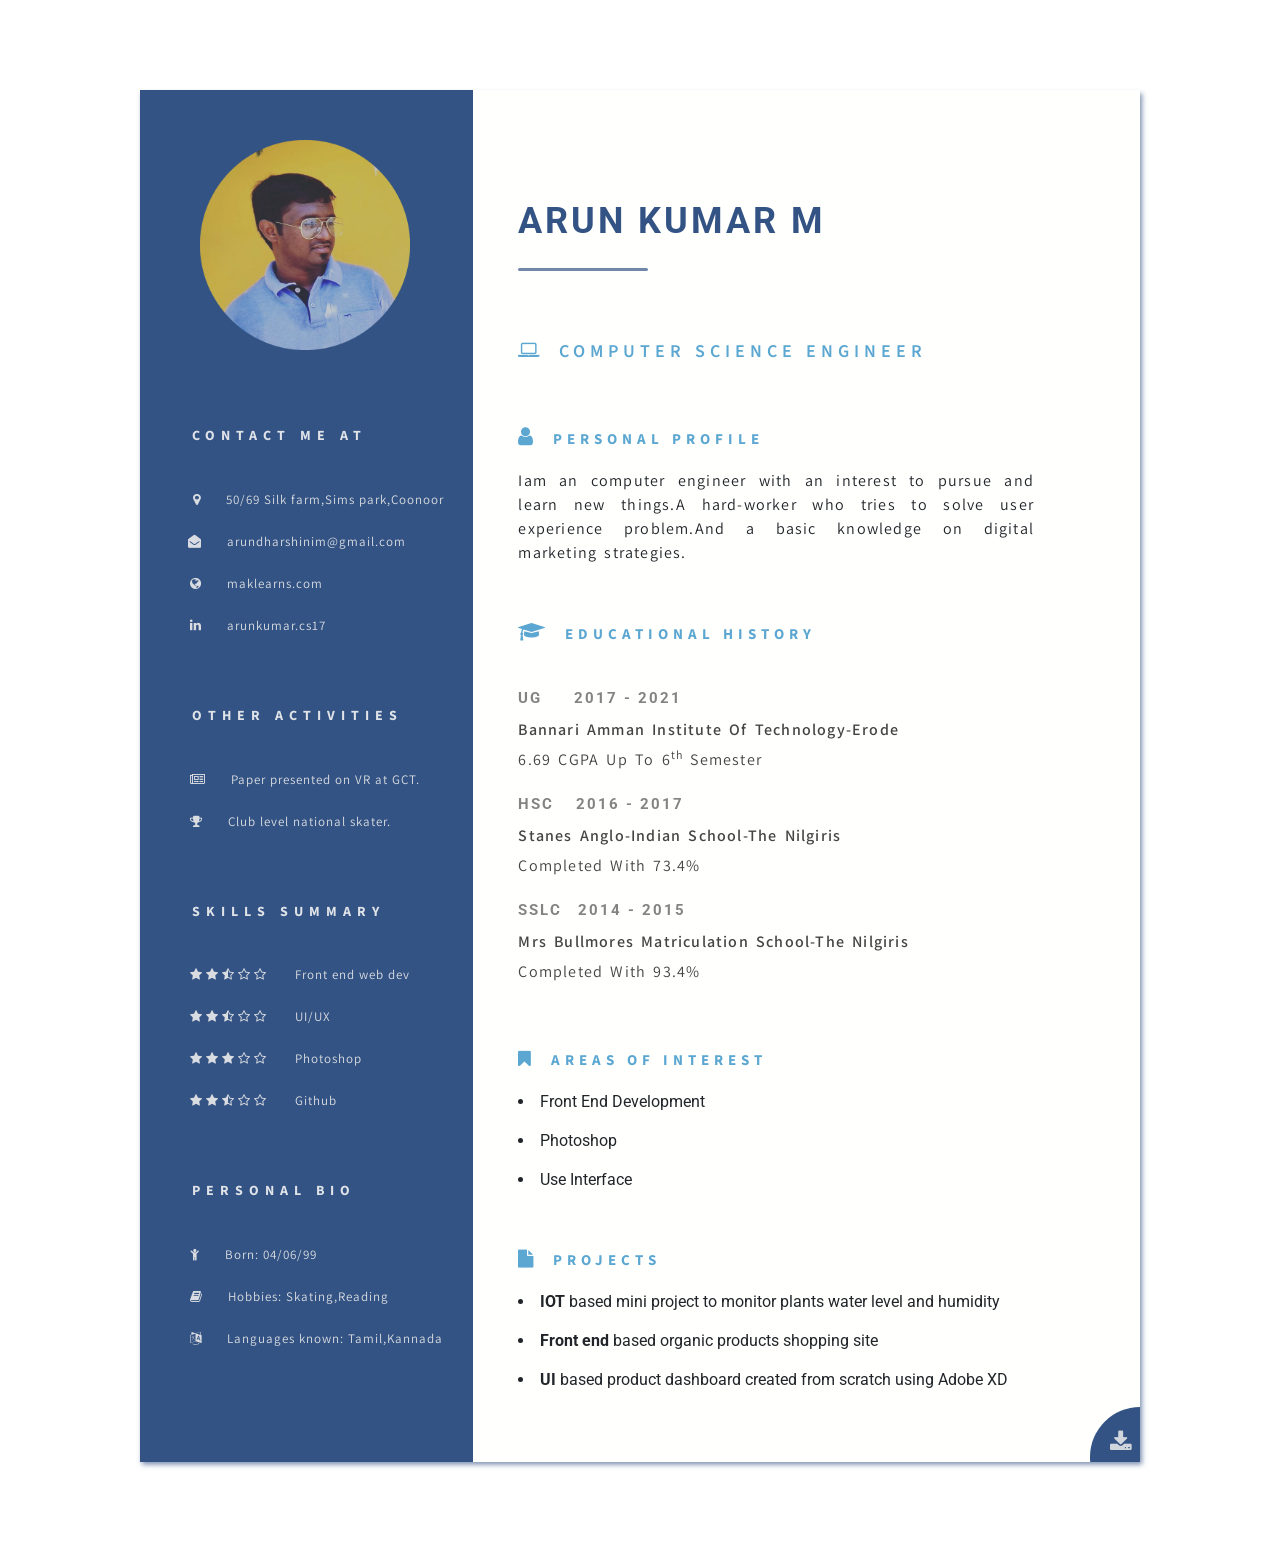
==== index.html @ 681c6305 "tipped" ====
<!DOCTYPE html>
<html lang="en">
<head>
<meta charset="UTF-8">
<meta name="viewport" content="width=device-width, initial-scale=1.0">
<meta http-equiv="X-UA-Compatible" content="ie=edge">
<meta name="Description" content="Enter your description here"/>
<!-- bootstarp CDN -->
<link rel="stylesheet" href="https://cdnjs.cloudflare.com/ajax/libs/twitter-bootstrap/4.5.2/css/bootstrap.min.css">
<!-- Font awesome 4 CDN -->
<link rel="stylesheet" href="https://stackpath.bootstrapcdn.com/font-awesome/4.7.0/css/font-awesome.min.css" integrity="sha384-wvfXpqpZZVQGK6TAh5PVlGOfQNHSoD2xbE+QkPxCAFlNEevoEH3Sl0sibVcOQVnN" crossorigin="anonymous">
<!-- Normal CSS -->
<link   type="text/css" rel="stylesheet" href="style.css">
<title>MAK's-Resume</title>
</head>
<body>
    <div class="container">
        <div class="row">
<!-- profile-left-side -->
            <div class="col-md-4 no-gutters profile-left">
                <div class="profile-content">
<!-- dp picture -->
                    <div class="dp">
                        <img class="profile-pic" width="210" src="circle-cropped.png">
                    </div>
                    
<!-- contact details -->
                    <div class="contact">
                        <h6>contact me at</h6>
                        <div class="contact-details">
                            <a><i class="fa fa-map-marker"></i>50/69 Silk farm,Sims park,Coonoor</a><br>
                            <a><i class="fa fa-envelope-open"></i>arundharshinim@gmail.com</a><br>
                            <a><i class="fa fa-globe"></i>maklearns.com</a><br>
                            <a><i class="fa fa-linkedin"></i>arunkumar.cs17</a><br>
                        </div>
                    </div>
                    <div class="dropdown-divider"></div>

<!-- co-curricular activity  -->
                    <div class="co-activities">
                        <h6>other activities</h6>
                        <div class="co-details">
                            <a><i class="fa fa-newspaper-o"></i>Paper presented on VR at GCT.</a><br>
                            <a><i class="fa fa-trophy"></i>Club level national skater.</a>
                        </div>
                    </div>
                    <div class="dropdown-divider"></div>
<!--Skills Summary-->
                    <div class="skills-rating">
                        <h6>skills summary</h6>
                        <div class="rating">

                            <div class="rating-star"><i class="fa fa-star"></i><i class="fa fa-star"></i><i class="fa fa-star-half-o"></i><i class="fa fa-star-o"></i><i class="fa fa-star-o"></i></div><a>Front end web dev</a><br>

                            <div class="rating-star"><i class="fa fa-star"></i><i class="fa fa-star"></i><i class="fa fa-star-half-o"></i><i class="fa fa-star-o"></i><i class="fa fa-star-o"></i></div><a>UI/UX</a><br>

                            <div class="rating-star"><i class="fa fa-star"></i><i class="fa fa-star"></i><i class="fa fa-star"></i><i class="fa fa-star-o"></i><i class="fa fa-star-o"></i></div><a>Photoshop</span><a><br>

                            <div class="rating-star"><i class="fa fa-star"></i><i class="fa fa-star"></i><i class="fa fa-star-half-o"></i><i class="fa fa-star-o"></i><i class="fa fa-star-o"></i></div><a>Github</a><br>
                        </div>
                    </div>
                    <div class="dropdown-divider"></div>
<!-- personal bio -->
                    <div class="personal-bio">
                        <h6>personal bio</h6>
                            <div class="bio-details">
                                <a><i class="fa fa-child"></i>Born:&nbsp;04/06/99</a><br>
                                <a><i class="fa fa-book" ></i>Hobbies:&nbsp;Skating,Reading</a><br>
                                <a><i class="fa fa-language" ></i>Languages known:&nbsp;Tamil,Kannada</a>
                            </div>
                    </div>
                </div>
            </div>
            <div class="dropdown-divider"></div>
<!-- profile-left-side ends here -->
            


<!-- Details-right-side -->
            <div class="col-md-8 no-gutters details-right">
                <div class="right-resume">
                    <h1>ARUN KUMAR M</h1>
                    <i class="fa fa-laptop" style="font-size:20px;" ></i><h4>COMPUTER SCIENCE ENGINEER</h4>
                    <div class="personal-details">
                        <i class="fa fa-user"></i><h6>personal profile</h6>
                        <p style="width: 85%;text-align: justify;" >Iam an computer engineer with an interest to pursue and learn new things.A hard-worker who tries to solve user experience problem.And a basic knowledge on digital marketing strategies.</p>
                    </div>
<!-- education qualification -->
                    <div class="edu-history">
                        <i class="fa fa-graduation-cap"></i><h6>educational history</h6>
                        <div class="college">
                            <h5 class="board">UG &ensp;&ensp;&nbsp;2017 - 2021 </h5>
                            <p class="light-head">Bannari Amman Institute of Technology-Erode</p>
                            <p>6.69 CGPA Up to 6<sup>th</sup> Semester</p>
                        </div>
                        <div class="hsc">
                            <h5 class="board" >HSC &ensp;  2016 - 2017 </h5>
                            <p class="light-head">Stanes Anglo-Indian School-the nilgiris</p>
                            <p>Completed with 73.4&#37;</p>
                        </div>
                        <div class="sslc">
                            <h5 class="board" >SSLC &ensp;2014 - 2015</h5>
                            <p class="light-head">Mrs Bullmores Matriculation School-the nilgiris</p>
                            <p>Completed with 93.4&#37;</p>
                        </div>
                    </div>
<!-- areas of interest -->
                    <div class="interest">
                        <i class="fa fa-bookmark"></i><h6>Areas of interest</h6>
                        <!-- <ul class="area-list"> -->
                            <li>Front End Development</li>
                            <li>Photoshop</li>
                            <li>Use Interface</li>
                        <!-- </ul> -->
                    </div>
<!-- projects -->
                    <div class="projects">
                        <i class="fa fa-file"></i><h6>projects</h6>
                        <div class="project-list">
                            
                                <li><b>IOT</b> based mini project to monitor plants water level and humidity</li>
                                <li><b>Front end</b> based organic products shopping site</li>
                                <li><b>UI</b> based product dashboard created from scratch using Adobe XD</li>
                            
                        </div>
                    </div>
<!-- project ends here -->
                    <div class="download">
                        <a href="#" target="_blank"><i class="fa fa-download" aria-hidden="true"></i></a>
                    </div>
                </div>
            </div>
<!-- Details-right-side ends here -->
        </div>
    </div>
<script src="https://cdnjs.cloudflare.com/ajax/libs/jquery/3.5.1/jquery.min.js"></script>
<script src="https://cdnjs.cloudflare.com/ajax/libs/popper.js/1.16.1/umd/popper.min.js"></script>
<script src="https://cdnjs.cloudflare.com/ajax/libs/twitter-bootstrap/4.5.2/js/bootstrap.min.js"></script>
</body>
</html>
---- style.css ----
@import url('https://fonts.googleapis.com/css2?family=Assistant:wght@200;300;400;500;600&family=Roboto:wght@500;700;900&family=Source+Sans+Pro:wght@200;400;600;700&display=swap');

/* font fam
font-family: 'Assistant', sans-serif; text
font-family: 'Roboto', sans-serif; name
font-family: 'Source Sans Pro', sans-serif; heading
 */

/* *{
    border: 0px;
    padding: 0px;
    box-sizing: border-box;
} */
.container
{
    width: 1000px;
    margin-top: 90px;
    margin-bottom: 90px;
    box-shadow: 2px 2.5px 5px  #335384a4;
    overflow: hidden;
}
/* common items */

h6
{
    text-transform: uppercase;
    font-weight:700;
    font-size: 14px;
    font-family: 'Source Sans Pro', sans-serif;
    letter-spacing:5px;
    color: #5ba7d1;
}
a,p{
    font-family: 'Assistant', sans-serif;
}
p{
    letter-spacing:1.2px;
    word-spacing: 3px;
    font-weight: 400;
}
i
{
    color: #e9e9e9e9;
}
/* common icon */
.contact-details i,.co-details i,.bio-details i 
{
    margin-left: 35px;
    margin-right: 25px;
    margin-bottom: 23px;
}
/* resume left */
.dp 
{
    margin:50px auto 78px 45px;
    opacity:0.90;
}
.profile-left
{
    background-color: #335384;
    color: #e9e9e9e9;
}
.profile-content
{
     
}
.profile-left h6
{
    margin: 44px 0px 42px 37px;
    /* border-bottom: #e7e7e7e7 1px solid;
    border-width: thin;
    padding-bottom: 2px; */
    color: #f5f5f5e3;
    letter-spacing:6px;

}
.profile-left a
{
    font-size:13px;
    text-decoration: none;
    letter-spacing:1px;
    
}
/* contact details */
.contact-details a
{
    text-align: justify;
}
/* specific icon  */
.fa-map-marker
{
    margin-left: 38px !important;
}
.fa-envelope-open
{
    margin-left:33px !important;
}
/* skills summary */
.rating-star
{
    display: inline;
    margin:0px 25px 0px 35px;
    font-size: 13px;
}
.rating-star i
{
    letter-spacing: 4px;
    margin-bottom: 23px;
}
/* personal bio */
/* .personal-bio,.contact,.co-activities,.skills-rating
{
    margin-bottom: 50px;
}
*/
.personal-bio
{
    margin-bottom: 40px;
}
.dropdown-divider
{
    visibility: hidden;
    color: #e1e1e19d;
}
/* --------------- -----------*/
/* ------Right Resume-------- */
/* -------------- ------------*/
.details-right
{
    background-color: #fffffe;
}
.right-resume
{
    margin-left:30px;
}
h1
{
    font-size: 36px;
    color:  #335384;
    font-family: 'Roboto', sans-serif;
    font-weight: 700;
    letter-spacing:3px;
    margin-top: 110px;

    
}
h1::after
{
    content: '';
    margin:25px 0 25px 0;
    width:130px;
    height: 2.5px;
    border-radius: 3px;
    display: block;
    background-color: #335384b0;
}
h4
{
    font-size:18px;
    letter-spacing:5px;
    color: #5ba7d1;
    font-weight: 600;
    font-family: 'Source Sans Pro', sans-serif;
    margin-top:45px;
    margin-bottom:24px;
    display: inline-block;
}
.right-resume h6
{
    font-size:15px;
    margin-top:45px;
    margin-bottom: 20px;
    display: inline-block;
}
.right-resume i
{
    color: #5ba7d1;
    font-size: 18px;
    margin-right:20px;
}
.edu-history i,
.personal-details i
{
    font-size: 21px;
}
.board
{
    letter-spacing: 2px;
    font-size:15px;
    color: #444444a9;
    font-weight: 700;
    margin-bottom:16px;
    margin-top:25px;
}
.edu-history p
{
    line-height: 14px;
    text-transform: capitalize;
}
.light-head
{
    color: #444440;
    font-weight: 600;
}
.college p:last-child,
.hsc p:last-child,
.sslc p:last-child

{
    color: #444440;
    font-weight: 400;
    margin-bottom:28px;
    word-spacing: 3px;
}
.interest li,
.project-list li
{
    margin-bottom:15px;
}
.download
{
    width:100px;
    height:100px;
    background-color:#335384;
    border-radius: 50%;
    float: right;
    margin-right: -65px;
    margin-bottom: -45px;
   
}
.download a 
{
    margin-top:8px;
   float: left;
   margin-left:20px;
}
.download a i
{
    margin-top:15px;
    color: #e9e9e9de;
    font-size:23px;
}
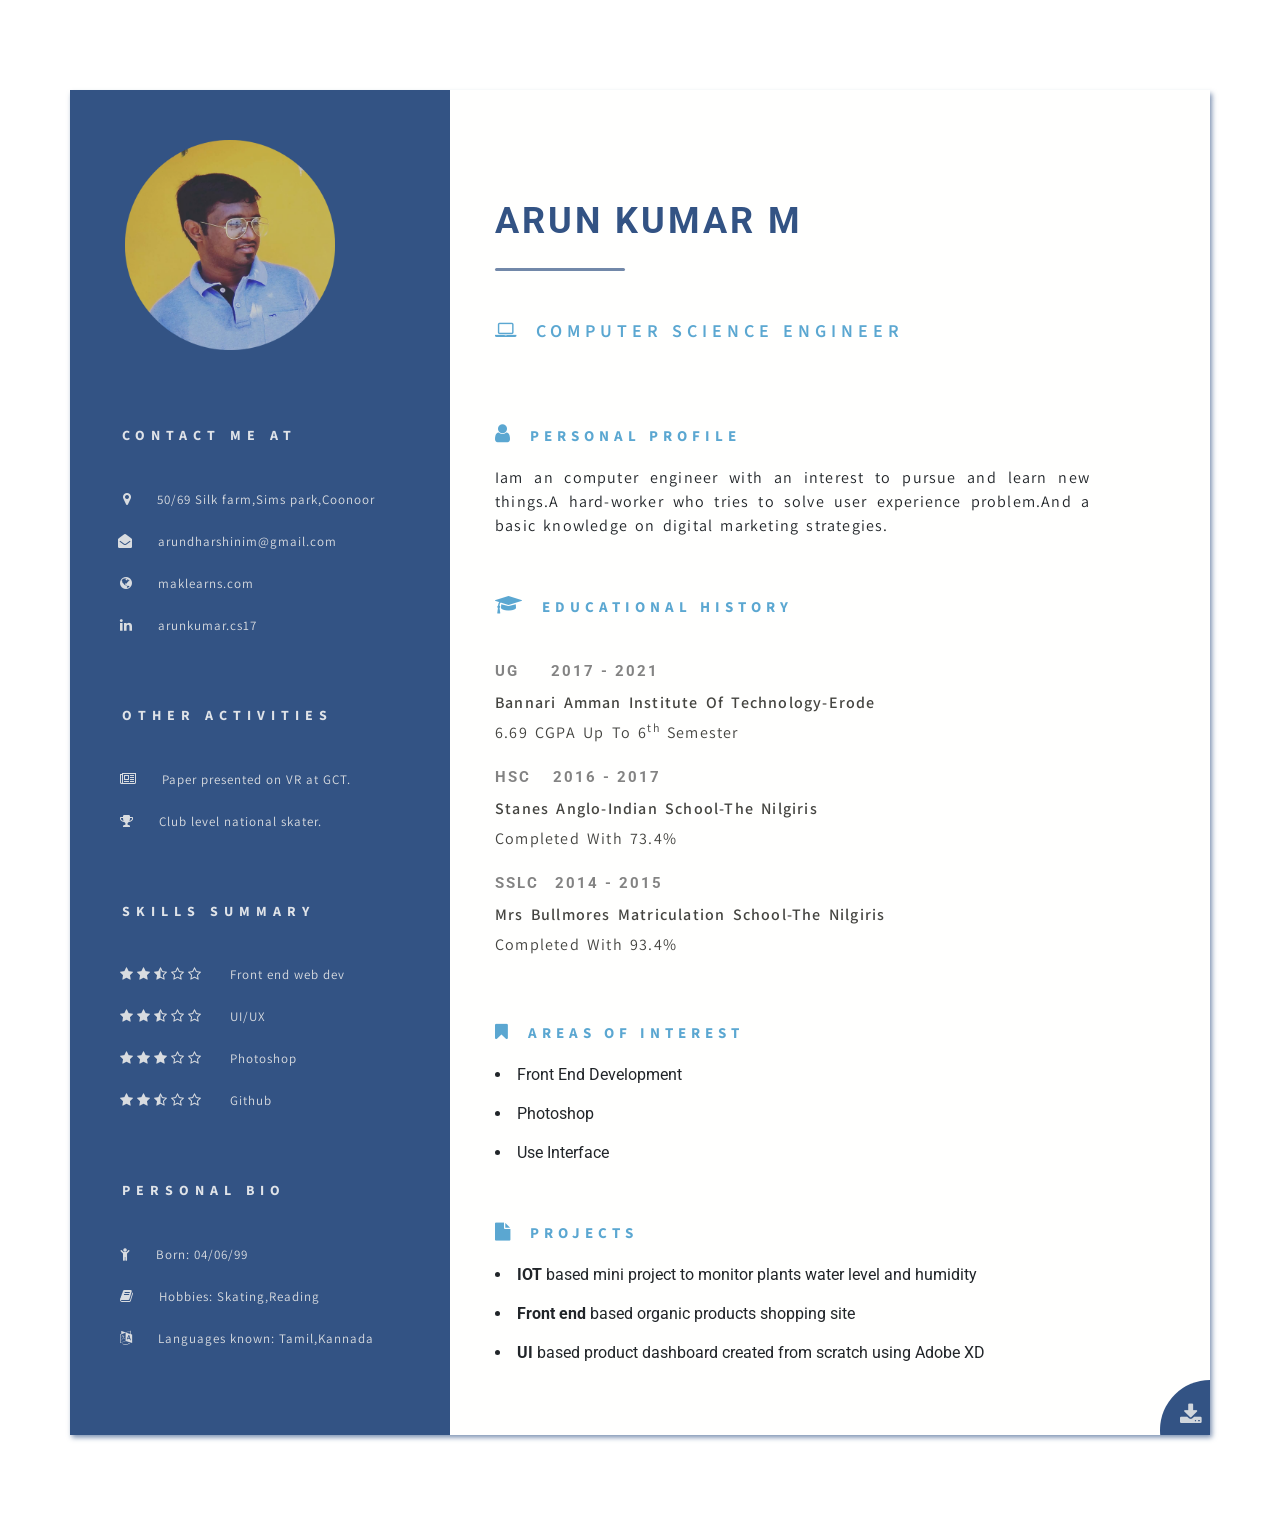
==== commit db6c65c6: "tipped" ====
--- a/index.html
+++ b/index.html
@@ -126,7 +126,9 @@
                     </div>
 <!-- project ends here -->
                     <div class="download">
-                        <a href="#" target="_blank"><i class="fa fa-download" aria-hidden="true"></i></a>
+                        <a href="https://drive.google.com/file/d/1N3A8Pn537dPKwOSjQUcHuS-kMj6BLV-w/view?usp=sharing" target="_blank" download="Resume 171CS118">
+                            <i class="fa fa-download" aria-hidden="true"></i>
+                        </a>
                     </div>
                 </div>
             </div>
--- a/style.css
+++ b/style.css
@@ -1,6 +1,6 @@
 @import url('https://fonts.googleapis.com/css2?family=Assistant:wght@200;300;400;500;600&family=Roboto:wght@500;700;900&family=Source+Sans+Pro:wght@200;400;600;700&display=swap');
 
-/* font fam
+/* font family
 font-family: 'Assistant', sans-serif; text
 font-family: 'Roboto', sans-serif; name
 font-family: 'Source Sans Pro', sans-serif; heading
@@ -13,7 +13,7 @@
 } */
 .container
 {
-    width: 1000px;
+   
     margin-top: 90px;
     margin-bottom: 90px;
     box-shadow: 2px 2.5px 5px  #335384a4;
@@ -52,7 +52,7 @@
 /* resume left */
 .dp 
 {
-    margin:50px auto 78px 45px;
+    margin:50px auto 78px 40px;
     opacity:0.90;
 }
 .profile-left
@@ -63,6 +63,10 @@
 .profile-content
 {
      
+}
+.profile-left i
+{
+    font-size:14px;
 }
 .profile-left h6
 {
@@ -161,8 +165,8 @@
     color: #5ba7d1;
     font-weight: 600;
     font-family: 'Source Sans Pro', sans-serif;
-    margin-top:45px;
-    margin-bottom:24px;
+    margin-top:25px;
+    margin-bottom:41px;
     display: inline-block;
 }
 .right-resume h6
@@ -239,4 +243,19 @@
     margin-top:15px;
     color: #e9e9e9de;
     font-size:23px;
-}+}
+/* media print */
+@media print{
+    body{
+         -webkit-filter: drop-shadow(0.5px 0.5px 4px #33538463);
+    }
+    .container
+    {
+        visibility: visible;
+
+    }
+}
+/* webkit to print background color */
+body {
+    -webkit-print-color-adjust: exact !important;
+  }
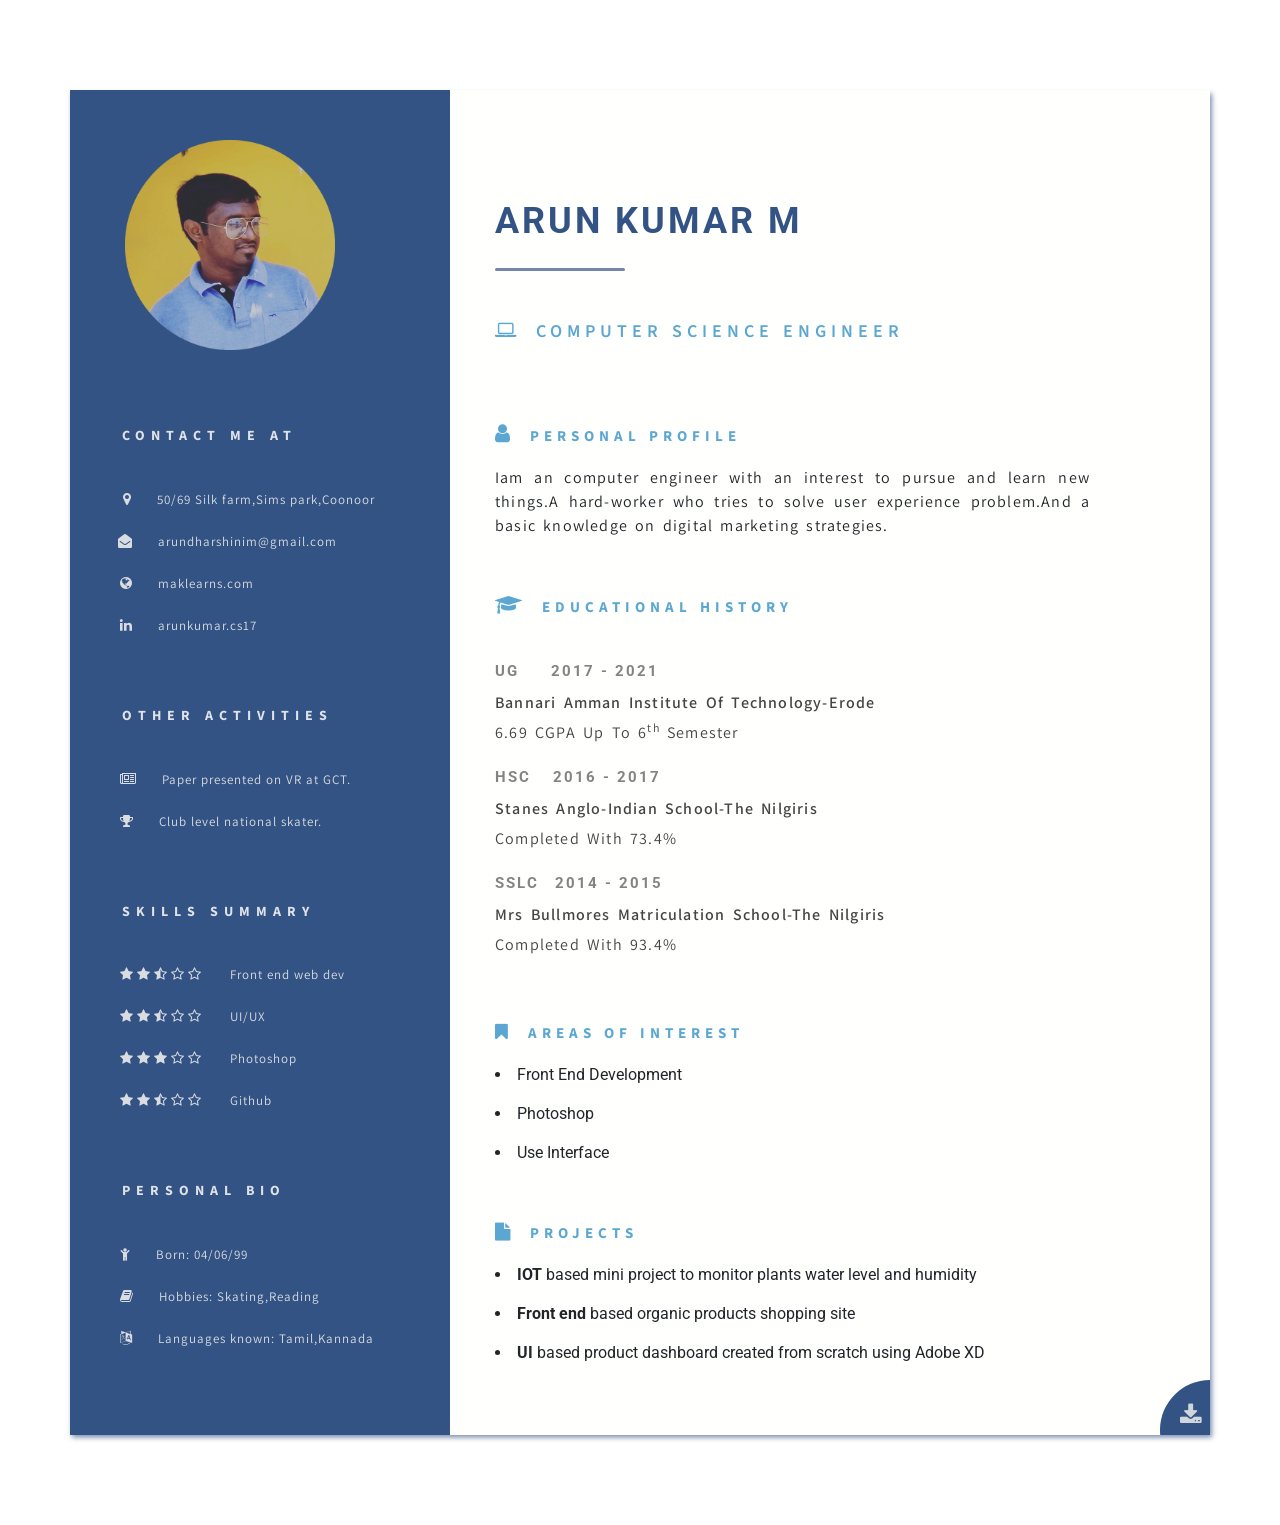
==== commit b24589d6: "img" ====
--- a/index.html
+++ b/index.html
@@ -21,7 +21,7 @@
                 <div class="profile-content">
 <!-- dp picture -->
                     <div class="dp">
-                        <img class="profile-pic" width="210" src="circle-cropped.png">
+                        <img class="profile-pic" width="210" src="circle-cropped (1).png">
                     </div>
                     
 <!-- contact details -->
@@ -126,7 +126,7 @@
                     </div>
 <!-- project ends here -->
                     <div class="download">
-                        <a href="https://drive.google.com/file/d/1N3A8Pn537dPKwOSjQUcHuS-kMj6BLV-w/view?usp=sharing" target="_blank" download="Resume 171CS118">
+                        <a href="https://drive.google.com/file/d/1PT65eN7ZUtsSAcFGCdww58e2ZUcHvvGw/view?usp=sharing" target="_blank" download="Resume 171CS118">
                             <i class="fa fa-download" aria-hidden="true"></i>
                         </a>
                     </div>
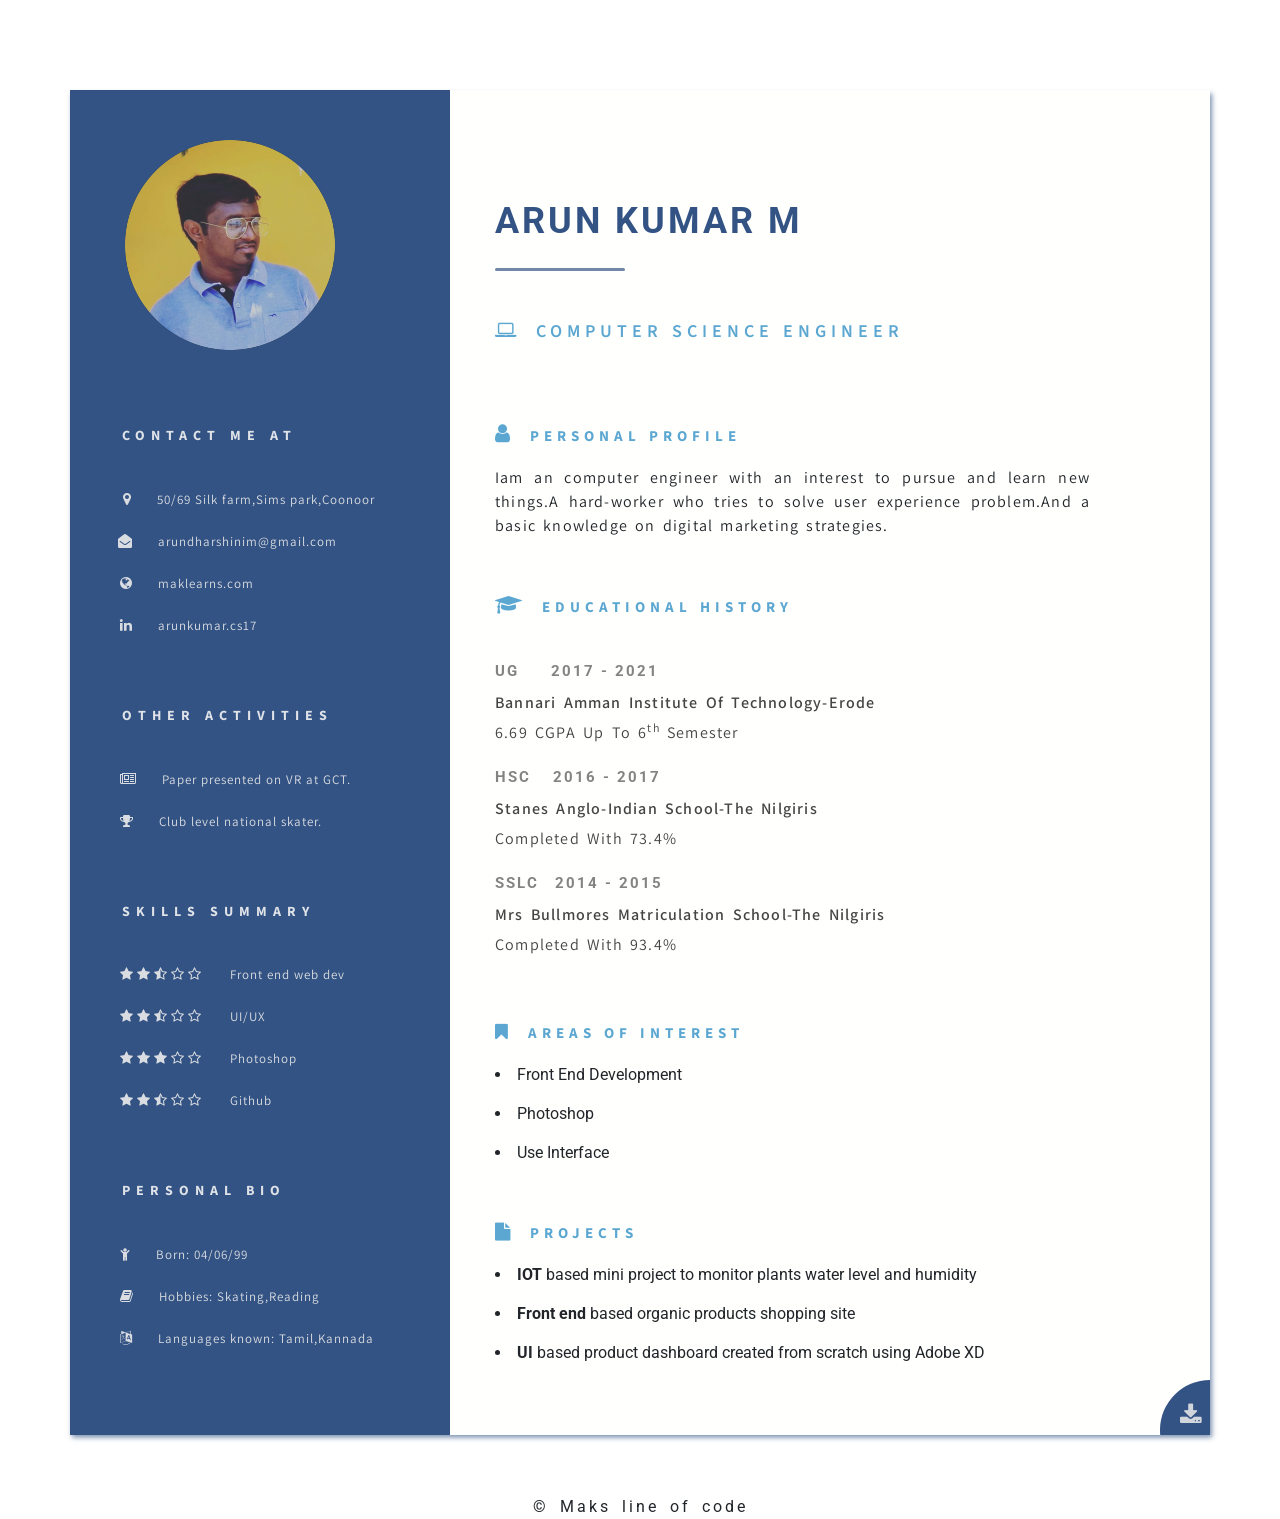
==== commit 4e0c76cb: "lit" ====
--- a/index.html
+++ b/index.html
@@ -21,7 +21,7 @@
                 <div class="profile-content">
 <!-- dp picture -->
                     <div class="dp">
-                        <img class="profile-pic" width="210" src="circle-cropped (1).png">
+                        <img class="profile-pic" width="210" src="circle-cropped.png">
                     </div>
                     
 <!-- contact details -->
@@ -131,10 +131,11 @@
                         </a>
                     </div>
                 </div>
-            </div>
+            </div> 
 <!-- Details-right-side ends here -->
-        </div>
+        </div>     
     </div>
+    <center style="margin-top: -30px; letter-spacing: 3px; word-spacing:4px;" ><span>&copy; Maks line of code</span></center>
 <script src="https://cdnjs.cloudflare.com/ajax/libs/jquery/3.5.1/jquery.min.js"></script>
 <script src="https://cdnjs.cloudflare.com/ajax/libs/popper.js/1.16.1/umd/popper.min.js"></script>
 <script src="https://cdnjs.cloudflare.com/ajax/libs/twitter-bootstrap/4.5.2/js/bootstrap.min.js"></script>
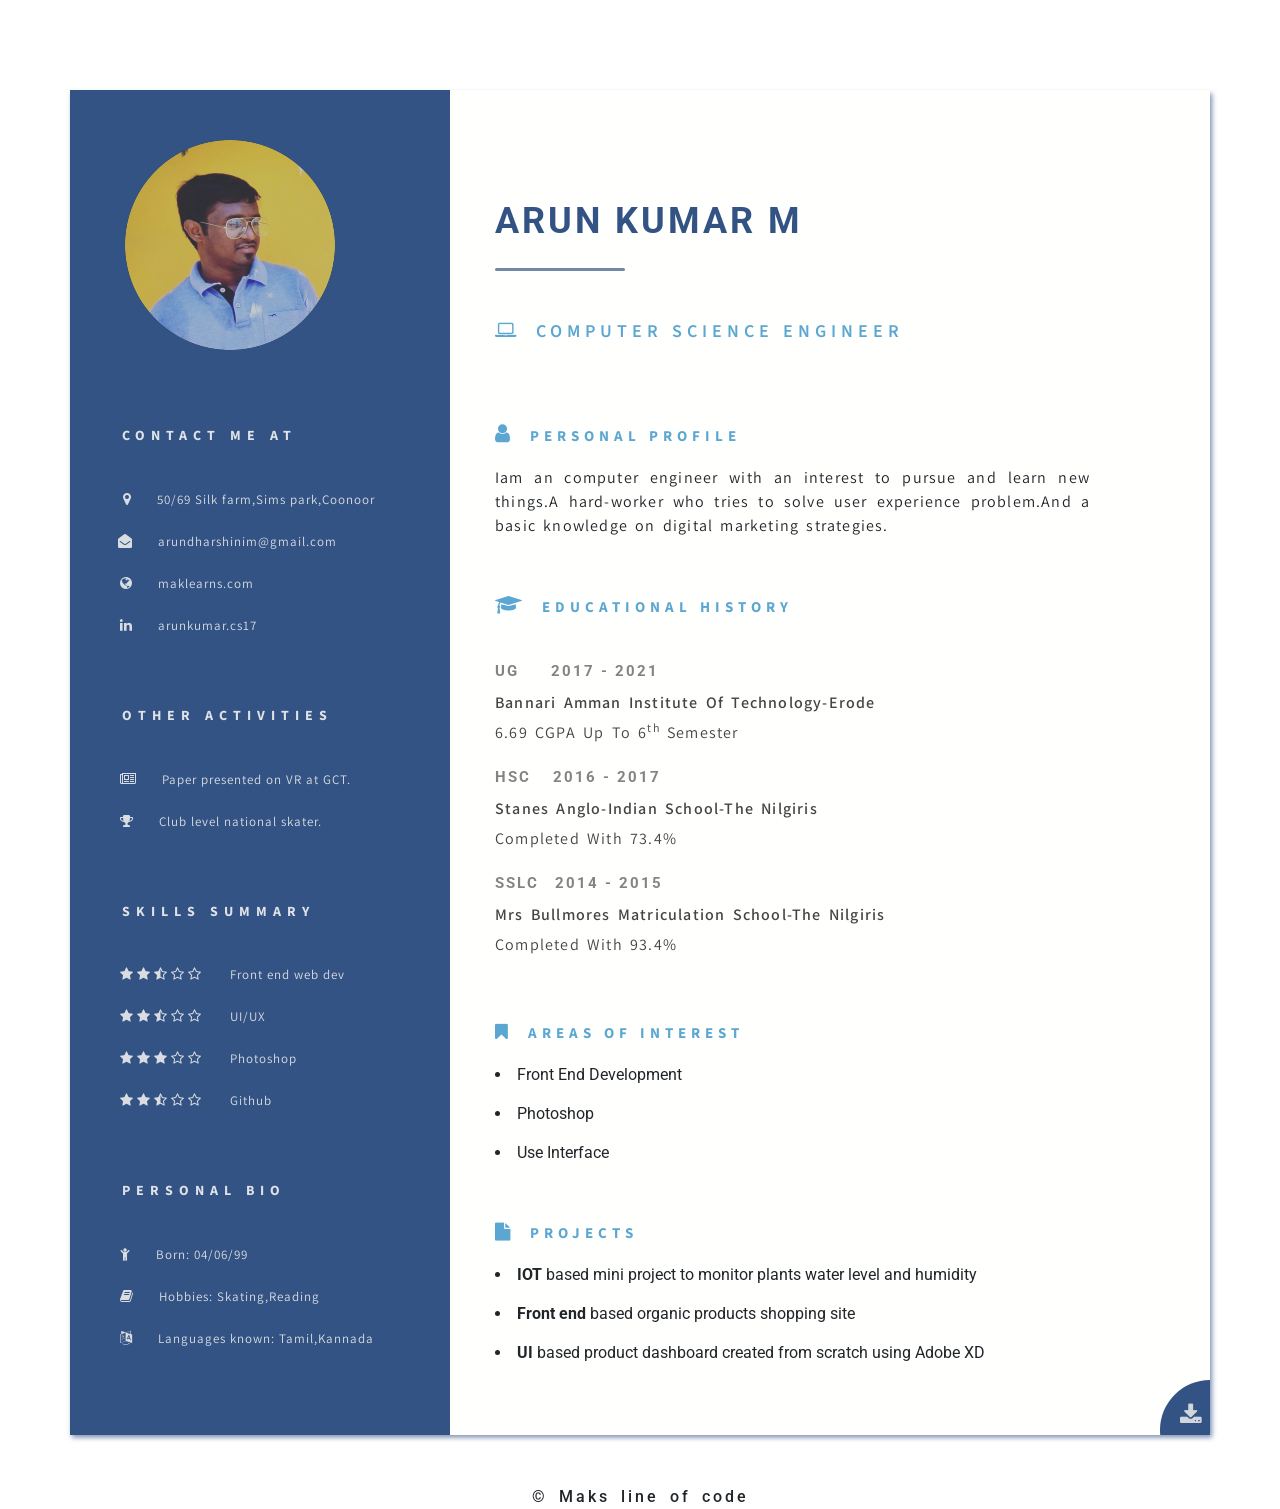
==== commit a3a2b609: "cent" ====
--- a/index.html
+++ b/index.html
@@ -11,6 +11,7 @@
 <link rel="stylesheet" href="https://stackpath.bootstrapcdn.com/font-awesome/4.7.0/css/font-awesome.min.css" integrity="sha384-wvfXpqpZZVQGK6TAh5PVlGOfQNHSoD2xbE+QkPxCAFlNEevoEH3Sl0sibVcOQVnN" crossorigin="anonymous">
 <!-- Normal CSS -->
 <link   type="text/css" rel="stylesheet" href="style.css">
+<link rel="icon" type="logo"  href="favicon.png">
 <title>MAK's-Resume</title>
 </head>
 <body>
@@ -135,7 +136,7 @@
 <!-- Details-right-side ends here -->
         </div>     
     </div>
-    <center style="margin-top: -30px; letter-spacing: 3px; word-spacing:4px;" ><span>&copy; Maks line of code</span></center>
+    <center style="margin-top: -40px; letter-spacing: 3px; word-spacing:4px; font-weight: 500;" ><span>&copy; Maks line of code</span></center>
 <script src="https://cdnjs.cloudflare.com/ajax/libs/jquery/3.5.1/jquery.min.js"></script>
 <script src="https://cdnjs.cloudflare.com/ajax/libs/popper.js/1.16.1/umd/popper.min.js"></script>
 <script src="https://cdnjs.cloudflare.com/ajax/libs/twitter-bootstrap/4.5.2/js/bootstrap.min.js"></script>
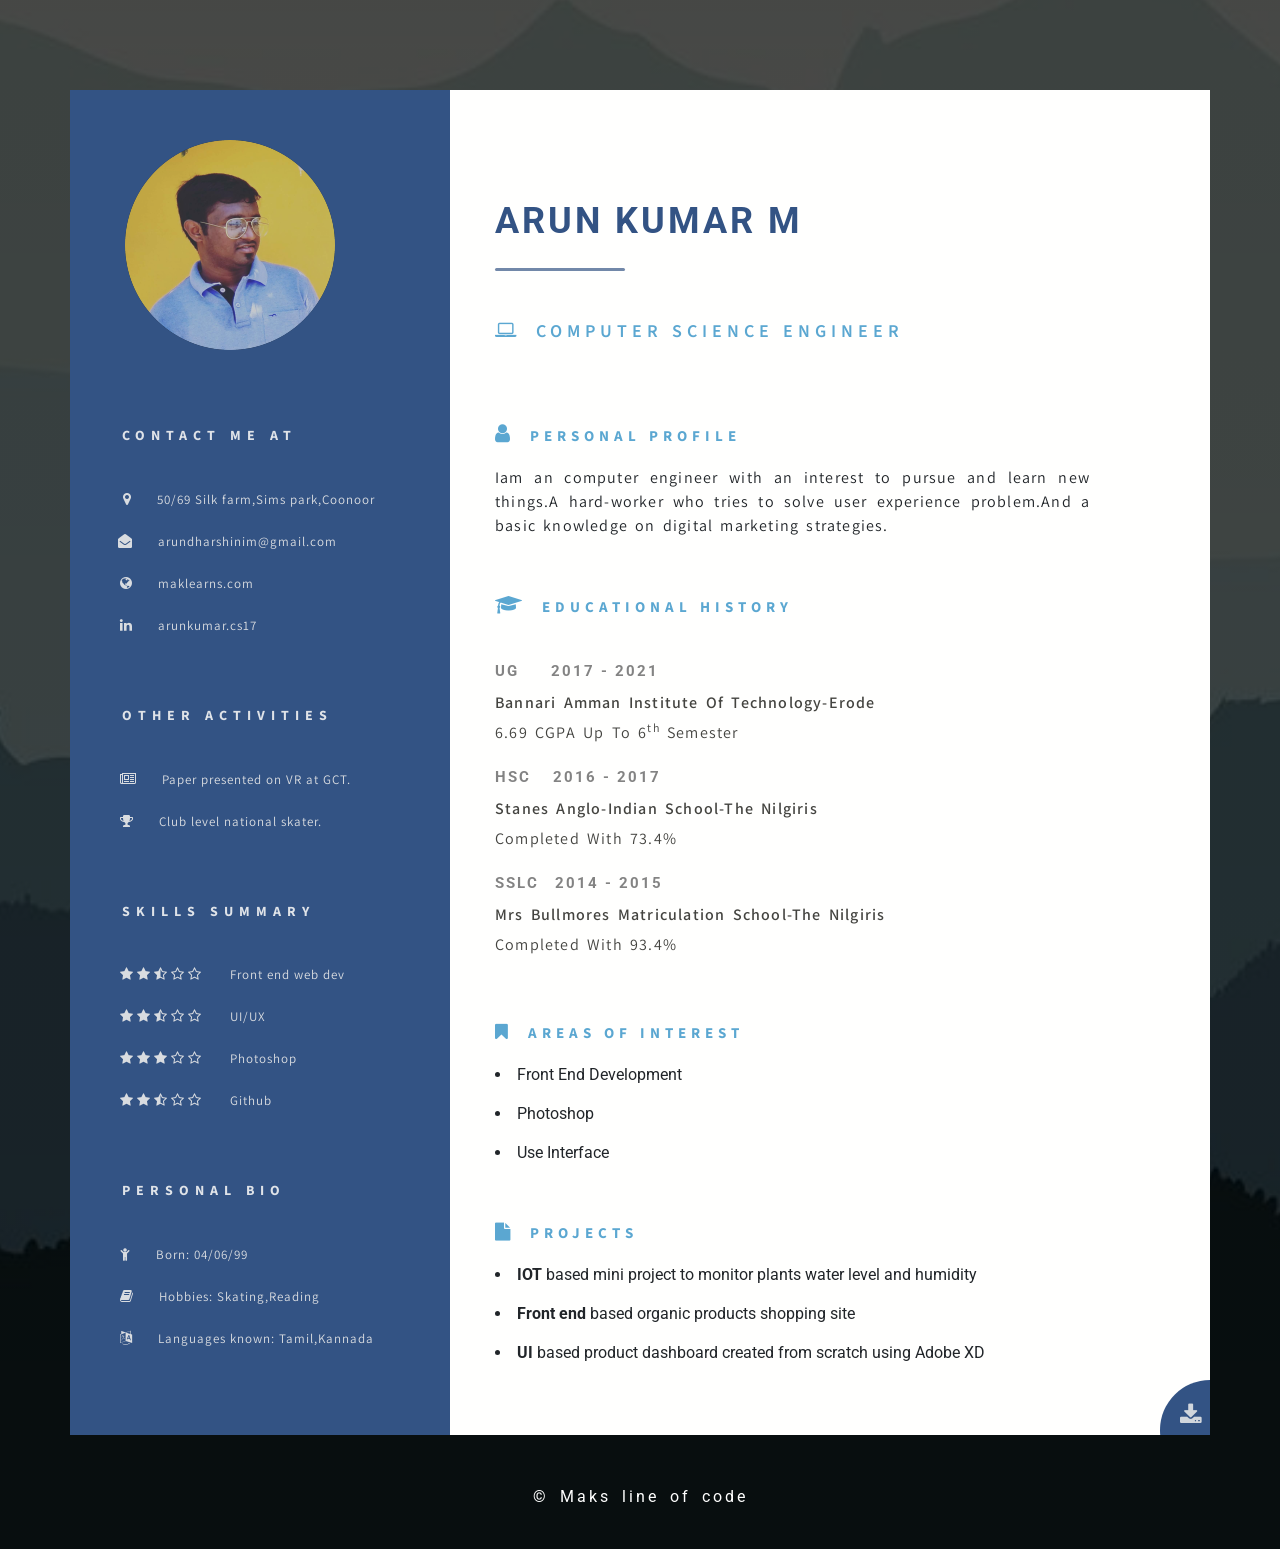
==== commit d7446401: "init" ====
--- a/index.html
+++ b/index.html
@@ -136,7 +136,7 @@
 <!-- Details-right-side ends here -->
         </div>     
     </div>
-    <center style="margin-top: -40px; letter-spacing: 3px; word-spacing:4px; font-weight: 500;" ><span>&copy; Maks line of code</span></center>
+    <center style="margin-top: -40px; margin-bottom: 40px; color: white; letter-spacing: 3px; word-spacing:4px; font-weight: 400;" ><span>&copy; Maks line of code</span></center>
 <script src="https://cdnjs.cloudflare.com/ajax/libs/jquery/3.5.1/jquery.min.js"></script>
 <script src="https://cdnjs.cloudflare.com/ajax/libs/popper.js/1.16.1/umd/popper.min.js"></script>
 <script src="https://cdnjs.cloudflare.com/ajax/libs/twitter-bootstrap/4.5.2/js/bootstrap.min.js"></script>
--- a/style.css
+++ b/style.css
@@ -11,12 +11,20 @@
     padding: 0px;
     box-sizing: border-box;
 } */
+body
+{
+    background-image: linear-gradient(rgba(0, 0, 0, 0.699),rgba(0, 0, 0, 0.671)) ,url(bg.jpg);
+    background-repeat:no-repeat;
+    background-position:center;
+    background-clip: padding-box;
+    background-size:3000px;
+}
 .container
 {
    
     margin-top: 90px;
     margin-bottom: 90px;
-    box-shadow: 2px 2.5px 5px  #335384a4;
+    /* box-shadow: 2px 2.5px 5px  #335384a4; */
     overflow: hidden;
 }
 /* common items */
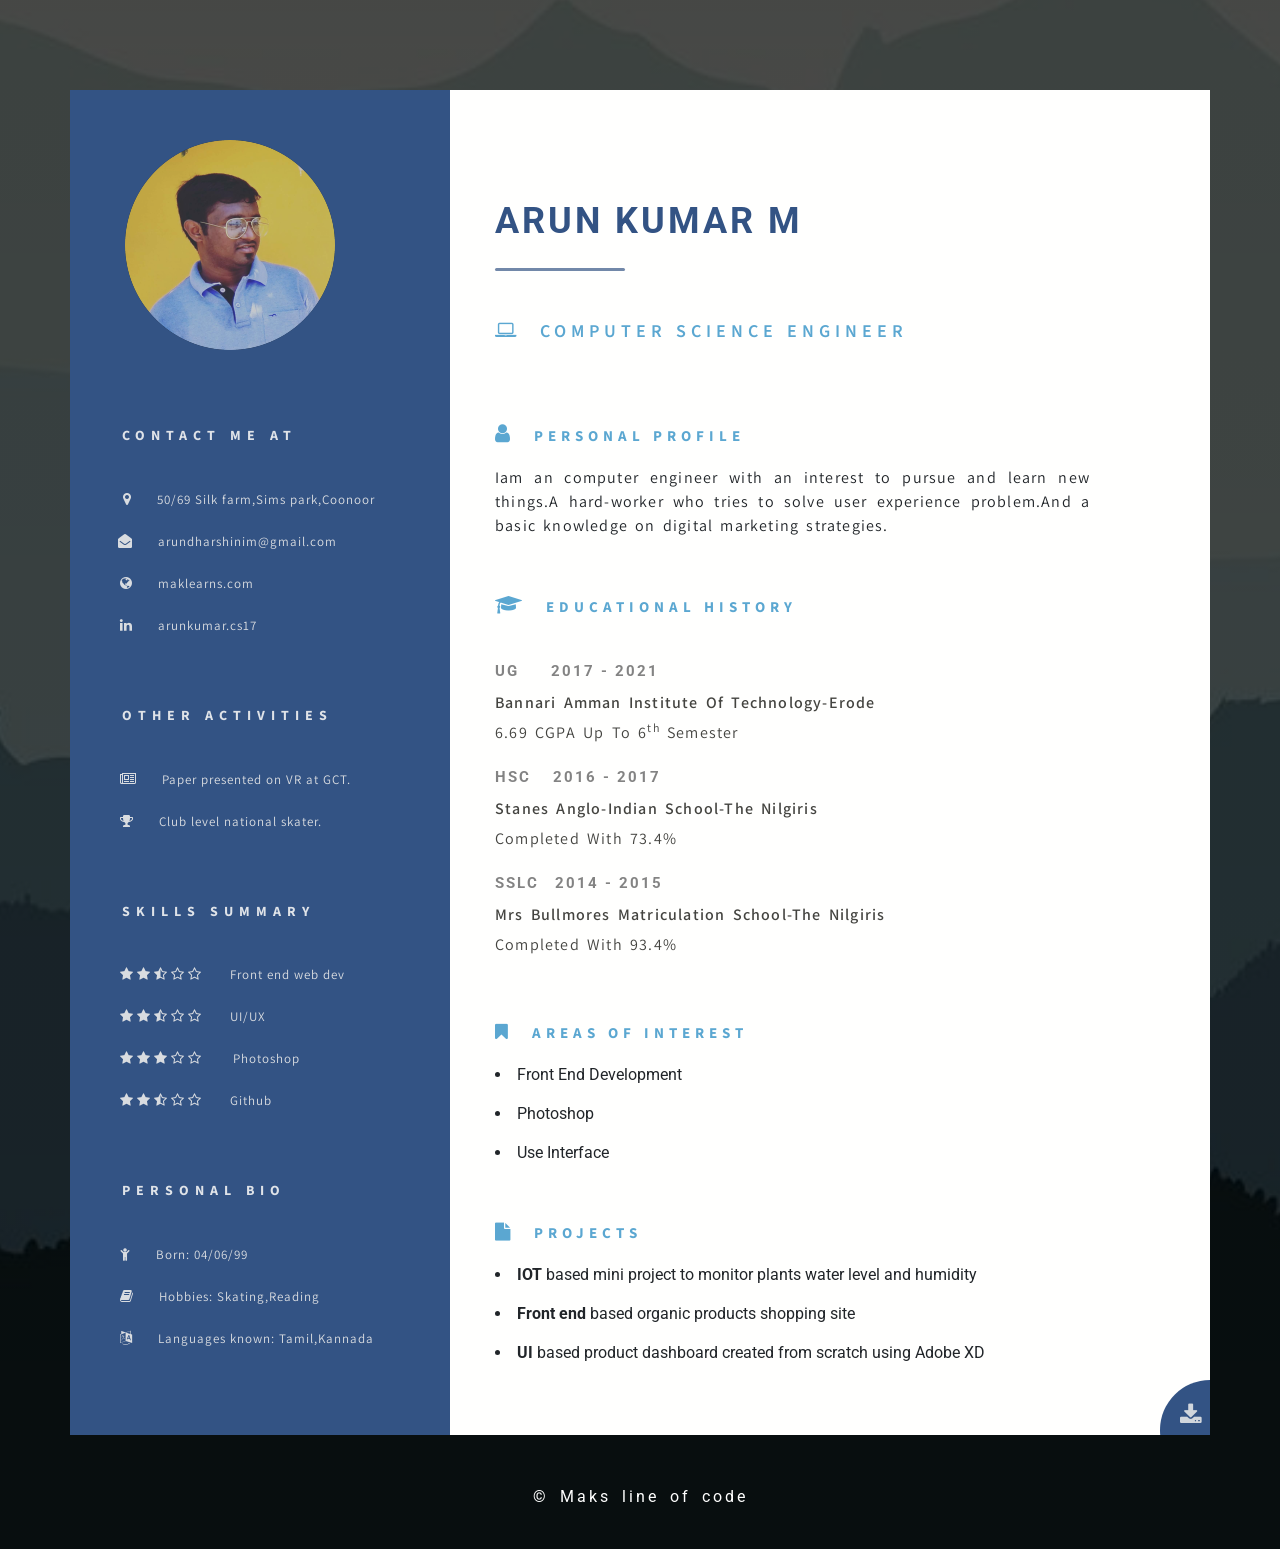
==== commit 75ceb25b: "lit" ====
--- a/index.html
+++ b/index.html
@@ -1,31 +1,34 @@
 <!DOCTYPE html>
 <html lang="en">
+
 <head>
-<meta charset="UTF-8">
-<meta name="viewport" content="width=device-width, initial-scale=1.0">
-<meta http-equiv="X-UA-Compatible" content="ie=edge">
-<meta name="Description" content="Enter your description here"/>
-<!-- bootstarp CDN -->
-<link rel="stylesheet" href="https://cdnjs.cloudflare.com/ajax/libs/twitter-bootstrap/4.5.2/css/bootstrap.min.css">
-<!-- Font awesome 4 CDN -->
-<link rel="stylesheet" href="https://stackpath.bootstrapcdn.com/font-awesome/4.7.0/css/font-awesome.min.css" integrity="sha384-wvfXpqpZZVQGK6TAh5PVlGOfQNHSoD2xbE+QkPxCAFlNEevoEH3Sl0sibVcOQVnN" crossorigin="anonymous">
-<!-- Normal CSS -->
-<link   type="text/css" rel="stylesheet" href="style.css">
-<link rel="icon" type="logo"  href="favicon.png">
-<title>MAK's-Resume</title>
+    <meta charset="UTF-8">
+    <meta name="viewport" content="width=device-width, initial-scale=1.0">
+    <meta http-equiv="X-UA-Compatible" content="ie=edge">
+    <meta name="Description" content="Enter your description here" />
+    <!-- bootstarp CDN -->
+    <link rel="stylesheet" href="https://cdnjs.cloudflare.com/ajax/libs/twitter-bootstrap/4.5.2/css/bootstrap.min.css">
+    <!-- Font awesome 4 CDN -->
+    <link rel="stylesheet" href="https://stackpath.bootstrapcdn.com/font-awesome/4.7.0/css/font-awesome.min.css"
+        integrity="sha384-wvfXpqpZZVQGK6TAh5PVlGOfQNHSoD2xbE+QkPxCAFlNEevoEH3Sl0sibVcOQVnN" crossorigin="anonymous">
+    <!-- Normal CSS -->
+    <link type="text/css" rel="stylesheet" href="style.css">
+    <link rel="icon" type="logo" href="img/favicon.png">
+    <title>Mak's&ensp;Resume</title>
 </head>
+
 <body>
     <div class="container">
         <div class="row">
-<!-- profile-left-side -->
+            <!-- profile-left-side -->
             <div class="col-md-4 no-gutters profile-left">
                 <div class="profile-content">
-<!-- dp picture -->
+                    <!-- dp picture -->
                     <div class="dp">
-                        <img class="profile-pic" width="210" src="circle-cropped.png">
+                        <img class="profile-pic" width="210" src="img/circle-cropped.png">
                     </div>
-                    
-<!-- contact details -->
+
+                    <!-- contact details -->
                     <div class="contact">
                         <h6>contact me at</h6>
                         <div class="contact-details">
@@ -37,7 +40,7 @@
                     </div>
                     <div class="dropdown-divider"></div>
 
-<!-- co-curricular activity  -->
+                    <!-- co-curricular activity  -->
                     <div class="co-activities">
                         <h6>other activities</h6>
                         <div class="co-details">
@@ -46,99 +49,118 @@
                         </div>
                     </div>
                     <div class="dropdown-divider"></div>
-<!--Skills Summary-->
+                    <!--Skills Summary-->
                     <div class="skills-rating">
                         <h6>skills summary</h6>
                         <div class="rating">
 
-                            <div class="rating-star"><i class="fa fa-star"></i><i class="fa fa-star"></i><i class="fa fa-star-half-o"></i><i class="fa fa-star-o"></i><i class="fa fa-star-o"></i></div><a>Front end web dev</a><br>
+                            <div class="rating-star"><i class="fa fa-star"></i><i class="fa fa-star"></i><i
+                                    class="fa fa-star-half-o"></i><i class="fa fa-star-o"></i><i
+                                    class="fa fa-star-o"></i></div><a>Front end web dev</a><br>
 
-                            <div class="rating-star"><i class="fa fa-star"></i><i class="fa fa-star"></i><i class="fa fa-star-half-o"></i><i class="fa fa-star-o"></i><i class="fa fa-star-o"></i></div><a>UI/UX</a><br>
+                            <div class="rating-star"><i class="fa fa-star"></i><i class="fa fa-star"></i><i
+                                    class="fa fa-star-half-o"></i><i class="fa fa-star-o"></i><i
+                                    class="fa fa-star-o"></i></div><a>UI/UX</a><br>
 
-                            <div class="rating-star"><i class="fa fa-star"></i><i class="fa fa-star"></i><i class="fa fa-star"></i><i class="fa fa-star-o"></i><i class="fa fa-star-o"></i></div><a>Photoshop</span><a><br>
+                            <div class="rating-star"><i class="fa fa-star"></i><i class="fa fa-star"></i><i
+                                    class="fa fa-star"></i><i class="fa fa-star-o"></i><i class="fa fa-star-o"></i>
+                            </div><a>Photoshop</span><a><br>
 
-                            <div class="rating-star"><i class="fa fa-star"></i><i class="fa fa-star"></i><i class="fa fa-star-half-o"></i><i class="fa fa-star-o"></i><i class="fa fa-star-o"></i></div><a>Github</a><br>
+                                    <div class="rating-star"><i class="fa fa-star"></i><i class="fa fa-star"></i><i
+                                            class="fa fa-star-half-o"></i><i class="fa fa-star-o"></i><i
+                                            class="fa fa-star-o"></i></div><a>Github</a><br>
                         </div>
                     </div>
                     <div class="dropdown-divider"></div>
-<!-- personal bio -->
+                    <!-- personal bio -->
                     <div class="personal-bio">
                         <h6>personal bio</h6>
-                            <div class="bio-details">
-                                <a><i class="fa fa-child"></i>Born:&nbsp;04/06/99</a><br>
-                                <a><i class="fa fa-book" ></i>Hobbies:&nbsp;Skating,Reading</a><br>
-                                <a><i class="fa fa-language" ></i>Languages known:&nbsp;Tamil,Kannada</a>
-                            </div>
+                        <div class="bio-details">
+                            <a><i class="fa fa-child"></i>Born:&nbsp;04/06/99</a><br>
+                            <a><i class="fa fa-book"></i>Hobbies:&nbsp;Skating,Reading</a><br>
+                            <a><i class="fa fa-language"></i>Languages known:&nbsp;Tamil,Kannada</a>
+                        </div>
                     </div>
                 </div>
             </div>
             <div class="dropdown-divider"></div>
-<!-- profile-left-side ends here -->
-            
+            <!-- profile-left-side ends here -->
 
 
-<!-- Details-right-side -->
+
+            <!-- Details-right-side -->
             <div class="col-md-8 no-gutters details-right">
                 <div class="right-resume">
                     <h1>ARUN KUMAR M</h1>
-                    <i class="fa fa-laptop" style="font-size:20px;" ></i><h4>COMPUTER SCIENCE ENGINEER</h4>
+                    <i class="fa fa-laptop" style="font-size:20px;"></i>
+                    <h4>COMPUTER SCIENCE ENGINEER</h4>
                     <div class="personal-details">
-                        <i class="fa fa-user"></i><h6>personal profile</h6>
-                        <p style="width: 85%;text-align: justify;" >Iam an computer engineer with an interest to pursue and learn new things.A hard-worker who tries to solve user experience problem.And a basic knowledge on digital marketing strategies.</p>
+                        <i class="fa fa-user"></i>
+                        <h6>personal profile</h6>
+                        <p style="width: 85%;text-align: justify;">Iam an computer engineer with an interest to pursue
+                            and learn new things.A hard-worker who tries to solve user experience problem.And a basic
+                            knowledge on digital marketing strategies.</p>
                     </div>
-<!-- education qualification -->
+                    <!-- education qualification -->
                     <div class="edu-history">
-                        <i class="fa fa-graduation-cap"></i><h6>educational history</h6>
+                        <i class="fa fa-graduation-cap"></i>
+                        <h6>educational history</h6>
                         <div class="college">
                             <h5 class="board">UG &ensp;&ensp;&nbsp;2017 - 2021 </h5>
                             <p class="light-head">Bannari Amman Institute of Technology-Erode</p>
                             <p>6.69 CGPA Up to 6<sup>th</sup> Semester</p>
                         </div>
                         <div class="hsc">
-                            <h5 class="board" >HSC &ensp;  2016 - 2017 </h5>
+                            <h5 class="board">HSC &ensp; 2016 - 2017 </h5>
                             <p class="light-head">Stanes Anglo-Indian School-the nilgiris</p>
                             <p>Completed with 73.4&#37;</p>
                         </div>
                         <div class="sslc">
-                            <h5 class="board" >SSLC &ensp;2014 - 2015</h5>
+                            <h5 class="board">SSLC &ensp;2014 - 2015</h5>
                             <p class="light-head">Mrs Bullmores Matriculation School-the nilgiris</p>
                             <p>Completed with 93.4&#37;</p>
                         </div>
                     </div>
-<!-- areas of interest -->
+                    <!-- areas of interest -->
                     <div class="interest">
-                        <i class="fa fa-bookmark"></i><h6>Areas of interest</h6>
+                        <i class="fa fa-bookmark"></i>
+                        <h6>Areas of interest</h6>
                         <!-- <ul class="area-list"> -->
-                            <li>Front End Development</li>
-                            <li>Photoshop</li>
-                            <li>Use Interface</li>
+                        <li>Front End Development</li>
+                        <li>Photoshop</li>
+                        <li>Use Interface</li>
                         <!-- </ul> -->
                     </div>
-<!-- projects -->
+                    <!-- projects -->
                     <div class="projects">
-                        <i class="fa fa-file"></i><h6>projects</h6>
+                        <i class="fa fa-file"></i>
+                        <h6>projects</h6>
                         <div class="project-list">
-                            
-                                <li><b>IOT</b> based mini project to monitor plants water level and humidity</li>
-                                <li><b>Front end</b> based organic products shopping site</li>
-                                <li><b>UI</b> based product dashboard created from scratch using Adobe XD</li>
-                            
+
+                            <li><b>IOT</b> based mini project to monitor plants water level and humidity</li>
+                            <li><b>Front end</b> based organic products shopping site</li>
+                            <li><b>UI</b> based product dashboard created from scratch using Adobe XD</li>
+
                         </div>
                     </div>
-<!-- project ends here -->
+                    <!-- project ends here -->
                     <div class="download">
-                        <a href="https://drive.google.com/file/d/1PT65eN7ZUtsSAcFGCdww58e2ZUcHvvGw/view?usp=sharing" target="_blank" download="Resume 171CS118">
+                        <a href="Maks-resume.pdf" download="Resume 171CS118">
                             <i class="fa fa-download" aria-hidden="true"></i>
                         </a>
+                        <span style=" color:">PDF</span>
+                       
                     </div>
                 </div>
-            </div> 
-<!-- Details-right-side ends here -->
-        </div>     
+            </div>
+            <!-- Details-right-side ends here -->
+        </div>
     </div>
-    <center style="margin-top: -40px; margin-bottom: 40px; color: white; letter-spacing: 3px; word-spacing:4px; font-weight: 400;" ><span>&copy; Maks line of code</span></center>
-<script src="https://cdnjs.cloudflare.com/ajax/libs/jquery/3.5.1/jquery.min.js"></script>
-<script src="https://cdnjs.cloudflare.com/ajax/libs/popper.js/1.16.1/umd/popper.min.js"></script>
-<script src="https://cdnjs.cloudflare.com/ajax/libs/twitter-bootstrap/4.5.2/js/bootstrap.min.js"></script>
+    <center
+        style="margin-top: -40px; margin-bottom: 40px; color: white; letter-spacing: 3px; word-spacing:4px; font-weight: 400;">
+        <span>&copy; Maks line of code</span></center>
+    <script src="https://cdnjs.cloudflare.com/ajax/libs/jquery/3.5.1/jquery.min.js"></script>
+    <script src="https://cdnjs.cloudflare.com/ajax/libs/popper.js/1.16.1/umd/popper.min.js"></script>
+    <script src="https://cdnjs.cloudflare.com/ajax/libs/twitter-bootstrap/4.5.2/js/bootstrap.min.js"></script>
 </body>
 </html>
--- a/style.css
+++ b/style.css
@@ -6,264 +6,268 @@
 font-family: 'Source Sans Pro', sans-serif; heading
  */
 
-/* *{
+* {
     border: 0px;
     padding: 0px;
     box-sizing: border-box;
-} */
-body
-{
-    background-image: linear-gradient(rgba(0, 0, 0, 0.699),rgba(0, 0, 0, 0.671)) ,url(bg.jpg);
-    background-repeat:no-repeat;
-    background-position:center;
+}
+
+body {
+    background-image: linear-gradient(rgba(0, 0, 0, 0.699), rgba(0, 0, 0, 0.671)), url(img/bg.jpg);
+    background-repeat: no-repeat;
+    background-position: center;
     background-clip: padding-box;
-    background-size:3000px;
-}
-.container
-{
-   
+    background-size: 3000px;
+}
+
+.container {
+
     margin-top: 90px;
     margin-bottom: 90px;
     /* box-shadow: 2px 2.5px 5px  #335384a4; */
     overflow: hidden;
 }
+
 /* common items */
 
-h6
-{
+h6 {
     text-transform: uppercase;
-    font-weight:700;
+    font-weight: 700;
     font-size: 14px;
     font-family: 'Source Sans Pro', sans-serif;
-    letter-spacing:5px;
+    letter-spacing: 5px;
     color: #5ba7d1;
 }
-a,p{
+
+a,
+p {
     font-family: 'Assistant', sans-serif;
 }
-p{
-    letter-spacing:1.2px;
+
+p {
+    letter-spacing: 1.2px;
     word-spacing: 3px;
     font-weight: 400;
 }
-i
-{
+
+i {
     color: #e9e9e9e9;
 }
+
 /* common icon */
-.contact-details i,.co-details i,.bio-details i 
-{
+.contact-details i,
+.co-details i,
+.bio-details i {
     margin-left: 35px;
     margin-right: 25px;
     margin-bottom: 23px;
 }
+
 /* resume left */
-.dp 
-{
-    margin:50px auto 78px 40px;
-    opacity:0.90;
-}
-.profile-left
-{
+.dp {
+    margin: 50px auto 78px 40px;
+    opacity: 0.90;
+}
+
+.profile-left {
     background-color: #335384;
     color: #e9e9e9e9;
 }
-.profile-content
-{
-     
-}
-.profile-left i
-{
-    font-size:14px;
-}
-.profile-left h6
-{
+
+.profile-content {}
+
+.profile-left i {
+    font-size: 14px;
+}
+
+.profile-left h6 {
     margin: 44px 0px 42px 37px;
     /* border-bottom: #e7e7e7e7 1px solid;
     border-width: thin;
     padding-bottom: 2px; */
     color: #f5f5f5e3;
-    letter-spacing:6px;
-
-}
-.profile-left a
-{
-    font-size:13px;
+    letter-spacing: 6px;
+
+}
+
+.profile-left a {
+    font-size: 13px;
     text-decoration: none;
-    letter-spacing:1px;
-    
-}
+    letter-spacing: 1px;
+
+}
+
 /* contact details */
-.contact-details a
-{
+.contact-details a {
     text-align: justify;
 }
+
 /* specific icon  */
-.fa-map-marker
-{
+.fa-map-marker {
     margin-left: 38px !important;
 }
-.fa-envelope-open
-{
-    margin-left:33px !important;
-}
+
+.fa-envelope-open {
+    margin-left: 33px !important;
+}
+
 /* skills summary */
-.rating-star
-{
+.rating-star {
     display: inline;
-    margin:0px 25px 0px 35px;
+    margin: 0px 25px 0px 35px;
     font-size: 13px;
 }
-.rating-star i
-{
+
+.rating-star i {
     letter-spacing: 4px;
     margin-bottom: 23px;
 }
+
 /* personal bio */
 /* .personal-bio,.contact,.co-activities,.skills-rating
 {
     margin-bottom: 50px;
 }
 */
-.personal-bio
-{
+.personal-bio {
     margin-bottom: 40px;
 }
-.dropdown-divider
-{
+
+.dropdown-divider {
     visibility: hidden;
     color: #e1e1e19d;
 }
+
 /* --------------- -----------*/
 /* ------Right Resume-------- */
 /* -------------- ------------*/
-.details-right
-{
+.details-right {
     background-color: #fffffe;
 }
-.right-resume
-{
-    margin-left:30px;
-}
-h1
-{
+
+.right-resume {
+    margin-left: 30px;
+}
+
+h1 {
     font-size: 36px;
-    color:  #335384;
+    color: #335384;
     font-family: 'Roboto', sans-serif;
     font-weight: 700;
-    letter-spacing:3px;
+    letter-spacing: 3px;
     margin-top: 110px;
 
-    
-}
-h1::after
-{
+
+}
+
+h1::after {
     content: '';
-    margin:25px 0 25px 0;
-    width:130px;
+    margin: 25px 0 25px 0;
+    width: 130px;
     height: 2.5px;
     border-radius: 3px;
     display: block;
     background-color: #335384b0;
 }
-h4
-{
-    font-size:18px;
-    letter-spacing:5px;
+
+h4 {
+    font-size: 18px;
+    letter-spacing: 5px;
     color: #5ba7d1;
     font-weight: 600;
     font-family: 'Source Sans Pro', sans-serif;
-    margin-top:25px;
-    margin-bottom:41px;
+    margin-top: 25px;
+    margin-bottom: 41px;
     display: inline-block;
 }
-.right-resume h6
-{
-    font-size:15px;
-    margin-top:45px;
+
+.right-resume h6 {
+    font-size: 15px;
+    margin-top: 45px;
     margin-bottom: 20px;
     display: inline-block;
 }
-.right-resume i
-{
+
+.right-resume i {
     color: #5ba7d1;
     font-size: 18px;
-    margin-right:20px;
-}
+    margin-right: 20px;
+}
+
 .edu-history i,
-.personal-details i
-{
+.personal-details i {
     font-size: 21px;
 }
-.board
-{
+
+.board {
     letter-spacing: 2px;
-    font-size:15px;
+    font-size: 15px;
     color: #444444a9;
     font-weight: 700;
-    margin-bottom:16px;
-    margin-top:25px;
-}
-.edu-history p
-{
+    margin-bottom: 16px;
+    margin-top: 25px;
+}
+
+.edu-history p {
     line-height: 14px;
     text-transform: capitalize;
 }
-.light-head
-{
+
+.light-head {
     color: #444440;
     font-weight: 600;
 }
+
 .college p:last-child,
 .hsc p:last-child,
-.sslc p:last-child
-
-{
+.sslc p:last-child {
     color: #444440;
     font-weight: 400;
-    margin-bottom:28px;
+    margin-bottom: 28px;
     word-spacing: 3px;
 }
+
 .interest li,
-.project-list li
-{
-    margin-bottom:15px;
-}
-.download
-{
-    width:100px;
-    height:100px;
-    background-color:#335384;
+.project-list li {
+    margin-bottom: 15px;
+}
+
+.download {
+    width: 100px;
+    height: 100px;
+    background-color: #335384;
     border-radius: 50%;
     float: right;
     margin-right: -65px;
     margin-bottom: -45px;
-   
-}
-.download a 
-{
-    margin-top:8px;
-   float: left;
-   margin-left:20px;
-}
-.download a i
-{
-    margin-top:15px;
+
+}
+
+.download a {
+    margin-top: 8px;
+    float: left;
+    margin-left: 20px;
+}
+
+.download a i {
+    margin-top: 15px;
     color: #e9e9e9de;
-    font-size:23px;
-}
+    font-size: 23px;
+}
+
 /* media print */
-@media print{
-    body{
-         -webkit-filter: drop-shadow(0.5px 0.5px 4px #33538463);
+@media print {
+    body {
+        -webkit-filter: drop-shadow(0.5px 0.5px 4px #33538463);
     }
-    .container
-    {
+
+    .container {
         visibility: visible;
 
     }
 }
+
 /* webkit to print background color */
 body {
     -webkit-print-color-adjust: exact !important;
-  }+}
